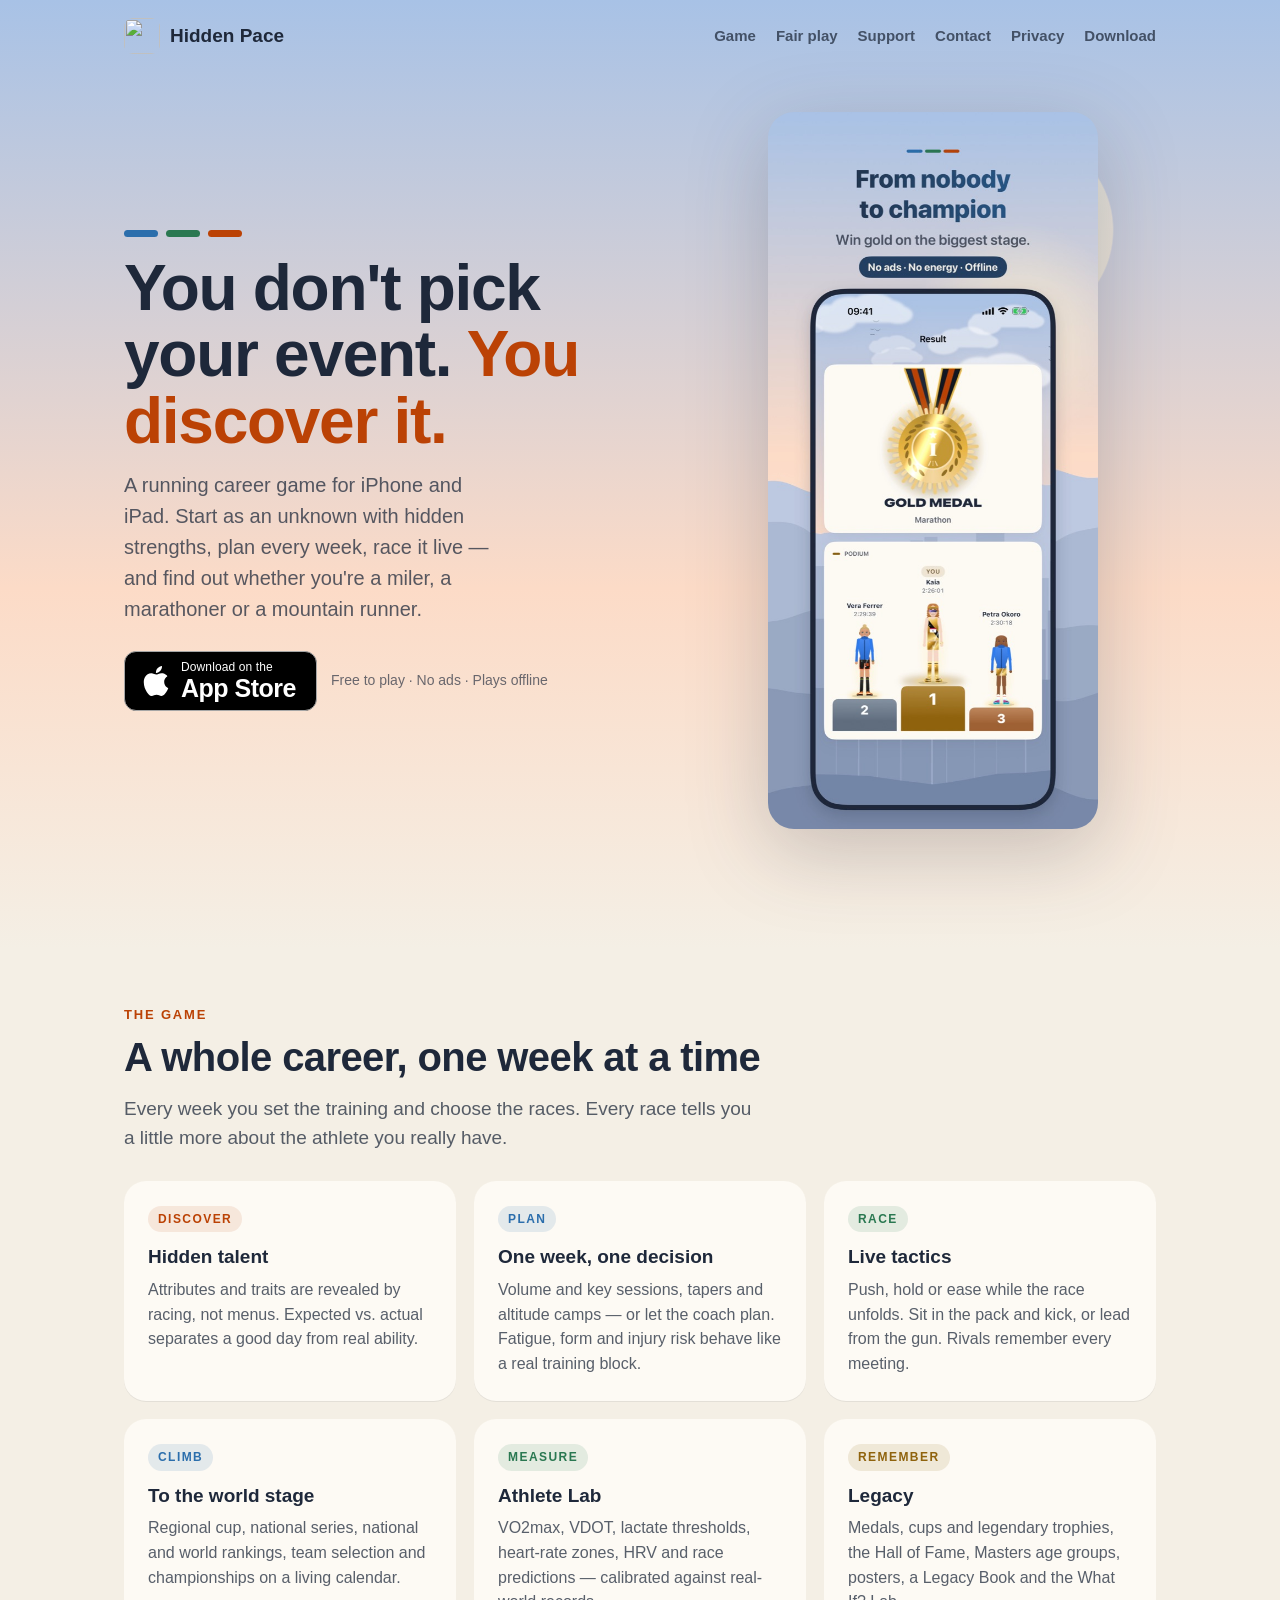
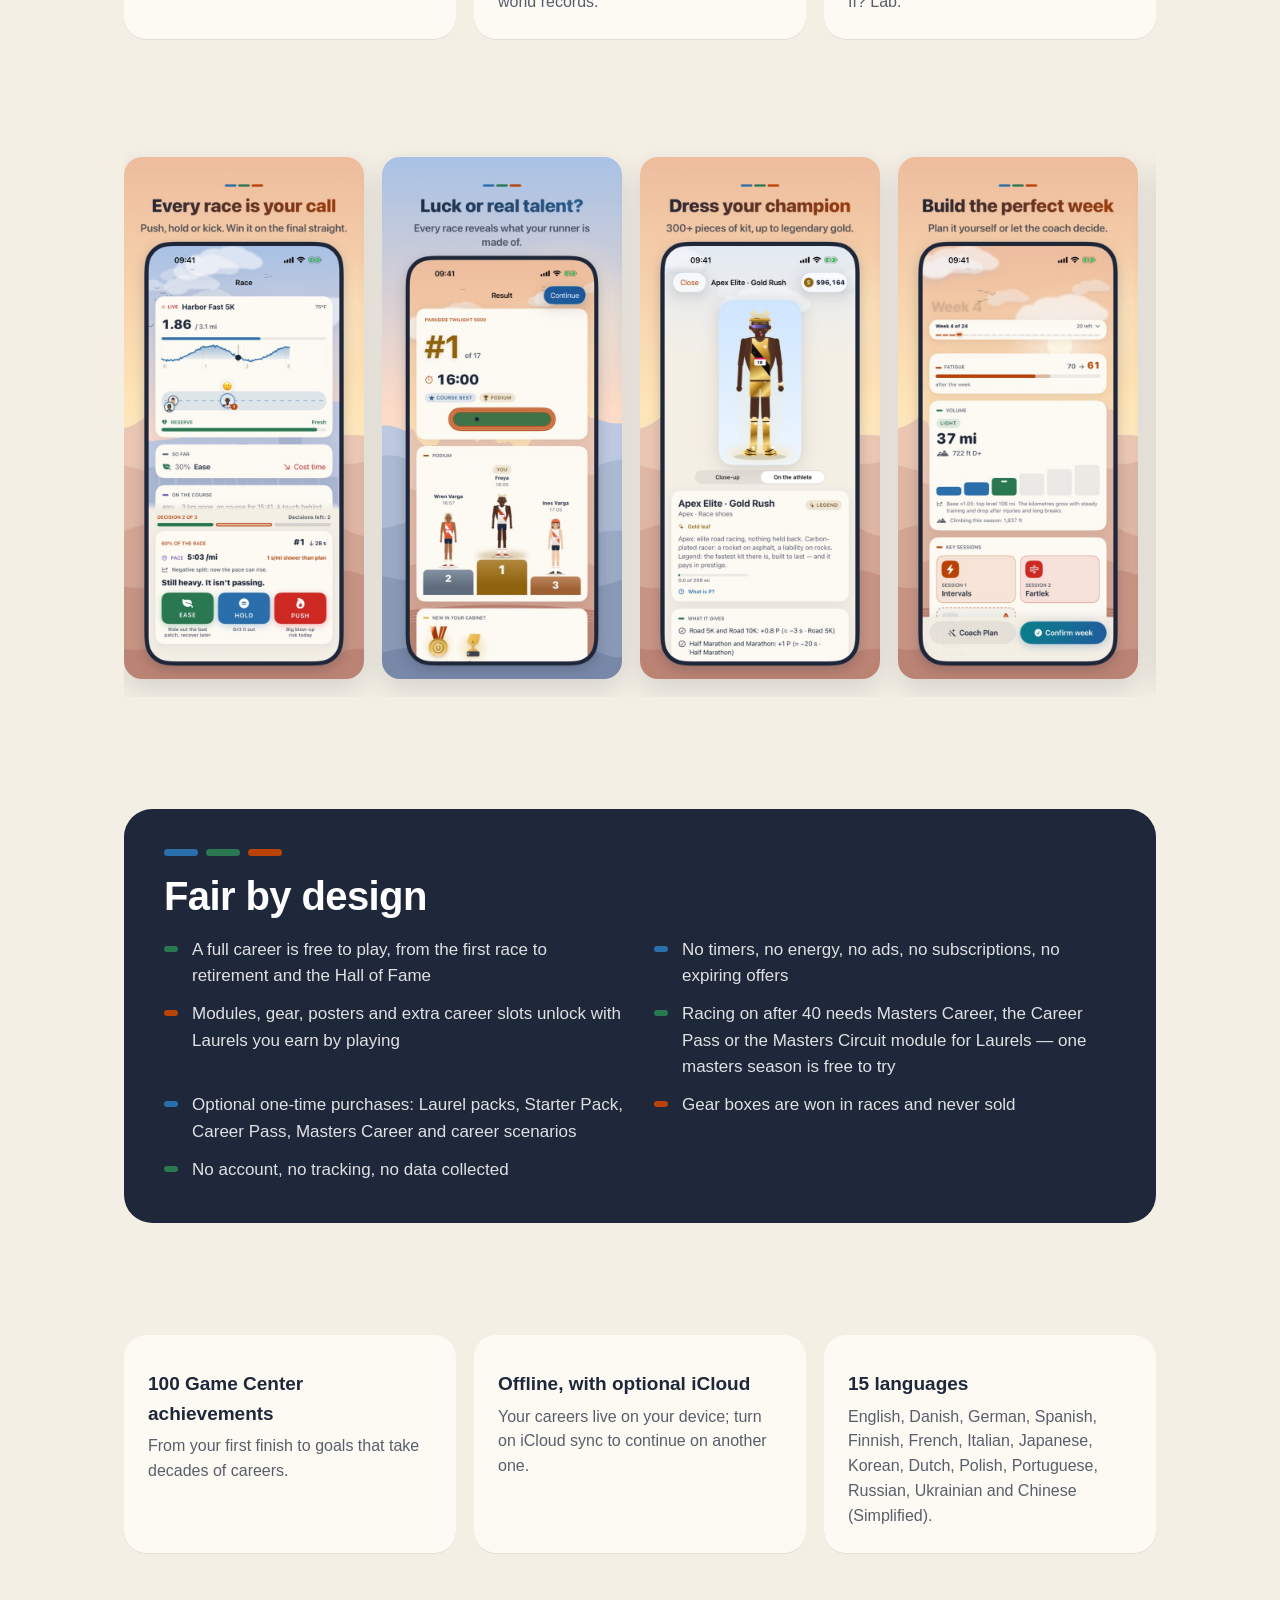
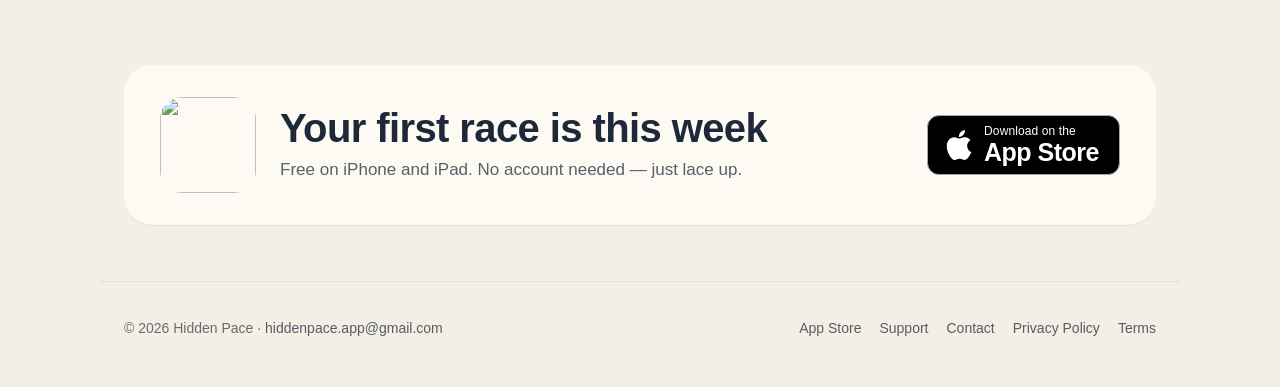
==== index.html @ 56b7c1e7 "Add files via upload" ====
<!DOCTYPE html>
<html lang="en">
<head>
  <meta charset="UTF-8">
  <meta name="viewport" content="width=device-width, initial-scale=1.0">
  <title>Hidden Pace — Running Career Game for iPhone and iPad</title>
  <meta name="description" content="Hidden Pace is a running career game: start as an unknown and discover, race by race, whether you are a miler, a marathoner or a mountain runner. No timers, no energy, no ads.">
  <link rel="canonical" href="https://hiddenpace.github.io/">
  <meta property="og:type" content="website">
  <meta property="og:site_name" content="Hidden Pace">
  <meta property="og:url" content="https://hiddenpace.github.io/">
  <meta property="og:title" content="Hidden Pace — Running Career Game">
  <meta property="og:description" content="You don't pick your event — you discover it. Track, road, marathon and trail. No timers, no energy, no ads.">
  <meta property="og:image" content="https://hiddenpace.github.io/images/01-games-gold.jpg">
  <meta name="twitter:card" content="summary_large_image">
  <meta name="apple-itunes-app" content="app-id=6818750130">
  <meta name="theme-color" content="#A8C2E6">
  <link rel="icon" type="image/png" href="icon.png">
  <link rel="apple-touch-icon" href="apple-touch-icon.png">
  <link rel="stylesheet" href="styles.css">
  <script type="application/ld+json">
  {
    "@context": "https://schema.org",
    "@type": "SoftwareApplication",
    "name": "Hidden Pace",
    "operatingSystem": "iOS, iPadOS",
    "applicationCategory": "GameApplication",
    "offers": { "@type": "Offer", "price": "0", "priceCurrency": "USD" },
    "url": "https://hiddenpace.github.io/",
    "downloadUrl": "https://apps.apple.com/app/id6818750130"
  }
  </script>
</head>
<body>
  <header class="hero">
    <nav class="nav">
      <a class="brand" href="./"><img src="icon.png" alt=""><span>Hidden Pace</span></a>
      <ul class="nav-links">
        <li><a href="#features">Game</a></li>
        <li><a href="#fair">Fair play</a></li>
        <li><a href="support.html">Support</a></li>
        <li><a href="contact.html">Contact</a></li>
        <li><a href="privacy.html">Privacy</a></li>
        <li><a href="#download">Download</a></li>
      </ul>
    </nav>
    <div class="hero-inner">
      <div>
        <div class="stripe" aria-hidden="true"><span></span><span></span><span></span></div>
        <h1>You don't pick your event. <em>You discover it.</em></h1>
        <p class="lead">A running career game for iPhone and iPad. Start as an unknown with hidden strengths, plan every week, race it live — and find out whether you're a miler, a marathoner or a mountain runner.</p>
        <div class="cta">
          <a class="store-badge" href="https://apps.apple.com/app/id6818750130" aria-label="Download Hidden Pace on the App Store">
            <svg viewBox="0 0 24 24" aria-hidden="true"><path d="M12.152 6.896c-.948 0-2.415-1.078-3.96-1.04-2.04.027-3.91 1.183-4.961 3.014-2.117 3.675-.546 9.103 1.519 12.09 1.013 1.454 2.208 3.09 3.792 3.039 1.52-.065 2.09-.987 3.935-.987 1.831 0 2.35.987 3.96.948 1.637-.026 2.676-1.48 3.676-2.948 1.156-1.688 1.636-3.325 1.662-3.415-.039-.013-3.182-1.221-3.22-4.857-.026-3.04 2.48-4.494 2.597-4.559-1.429-2.09-3.623-2.324-4.39-2.376-2-.156-3.675 1.09-4.61 1.09zM15.53 3.83c.843-1.012 1.4-2.427 1.245-3.83-1.207.052-2.662.805-3.532 1.818-.78.896-1.454 2.338-1.273 3.714 1.338.104 2.715-.688 3.559-1.701"/></svg>
            <span><small>Download on the</small>App Store</span>
          </a>
          <span class="note">Free to play · No ads · Plays offline</span>
        </div>
      </div>
      <div class="hero-shot"><img src="images/01-games-gold.jpg" width="600" height="1304" alt="From nobody to champion: a marathon gold medal and the podium, with your runner on the top step."></div>
    </div>
  </header>

  <main>
    <section id="features">
      <div class="eyebrow">The game</div>
      <h2>A whole career, one week at a time</h2>
      <p class="section-lead">Every week you set the training and choose the races. Every race tells you a little more about the athlete you really have.</p>
      <div class="grid">
        <div class="card"><span class="tag orange">Discover</span><h3>Hidden talent</h3><p>Attributes and traits are revealed by racing, not menus. Expected vs. actual separates a good day from real ability.</p></div>
        <div class="card"><span class="tag blue">Plan</span><h3>One week, one decision</h3><p>Volume and key sessions, tapers and altitude camps — or let the coach plan. Fatigue, form and injury risk behave like a real training block.</p></div>
        <div class="card"><span class="tag green">Race</span><h3>Live tactics</h3><p>Push, hold or ease while the race unfolds. Sit in the pack and kick, or lead from the gun. Rivals remember every meeting.</p></div>
        <div class="card"><span class="tag blue">Climb</span><h3>To the world stage</h3><p>Regional cup, national series, national and world rankings, team selection and championships on a living calendar.</p></div>
        <div class="card"><span class="tag green">Measure</span><h3>Athlete Lab</h3><p>VO2max, VDOT, lactate thresholds, heart-rate zones, HRV and race predictions — calibrated against real-world records.</p></div>
        <div class="card"><span class="tag ochre">Remember</span><h3>Legacy</h3><p>Medals, cups and legendary trophies, the Hall of Fame, Masters age groups, posters, a Legacy Book and the What If? Lab.</p></div>
      </div>
    </section>

    <section aria-label="Screenshots">
      <div class="shots">
        <img src="images/02-live-race.jpg" width="600" height="1304" loading="lazy" alt="Live 5K race: pace, reserve and the Ease, Hold or Push decision.">
        <img src="images/03-result.jpg" width="600" height="1304" loading="lazy" alt="Race result: first place, course best and the podium.">
        <img src="images/04-athlete.jpg" width="600" height="1304" loading="lazy" alt="Locker: an athlete in legendary gold racing kit and what the gear gives.">
        <img src="images/05-week-plan.jpg" width="600" height="1304" loading="lazy" alt="Week plan with fatigue, weekly volume and key sessions, or let the coach plan.">
        <img src="images/06-team.jpg" width="600" height="1304" loading="lazy" alt="National team selection for the World Championships and head-to-head records with rivals.">
        <img src="images/07-trophies.jpg" width="600" height="1304" loading="lazy" alt="Trophy cabinet with medals and cups.">
        <img src="images/08-lab.jpg" width="600" height="1304" loading="lazy" alt="Athlete Lab with VO2max, VDOT, heart rates and training zones.">
        <img src="images/09-legacy.jpg" width="600" height="1304" loading="lazy" alt="Legacy: a retired champion's career summary in the Hall of Fame.">
      </div>
    </section>

    <section id="fair">
      <div class="fair">
        <div class="stripe" aria-hidden="true"><span></span><span></span><span></span></div>
        <h2 style="margin-top:18px">Fair by design</h2>
        <ul>
          <li>A full career is free to play, from the first race to retirement and the Hall of Fame</li>
          <li>No timers, no energy, no ads, no subscriptions, no expiring offers</li>
          <li>Modules, gear, posters and extra career slots unlock with Laurels you earn by playing</li>
          <li>Racing on after 40 needs Masters Career, the Career Pass or the Masters Circuit module for Laurels — one masters season is free to try</li>
          <li>Optional one-time purchases: Laurel packs, Starter Pack, Career Pass, Masters Career and career scenarios</li>
          <li>Gear boxes are won in races and never sold</li>
          <li>No account, no tracking, no data collected</li>
        </ul>
      </div>
    </section>

    <section>
      <div class="grid">
        <div class="card"><h3>100 Game Center achievements</h3><p>From your first finish to goals that take decades of careers.</p></div>
        <div class="card"><h3>Offline, with optional iCloud</h3><p>Your careers live on your device; turn on iCloud sync to continue on another one.</p></div>
        <div class="card"><h3>15 languages</h3><p>English, Danish, German, Spanish, Finnish, French, Italian, Japanese, Korean, Dutch, Polish, Portuguese, Russian, Ukrainian and Chinese (Simplified).</p></div>
      </div>
    </section>

    <section id="download">
      <div class="download">
        <img src="icon.png" width="96" height="96" alt="">
        <div>
          <h2>Your first race is this week</h2>
          <p>Free on iPhone and iPad. No account needed — just lace up.</p>
        </div>
        <a class="store-badge" href="https://apps.apple.com/app/id6818750130" aria-label="Download Hidden Pace on the App Store">
          <svg viewBox="0 0 24 24" aria-hidden="true"><path d="M12.152 6.896c-.948 0-2.415-1.078-3.96-1.04-2.04.027-3.91 1.183-4.961 3.014-2.117 3.675-.546 9.103 1.519 12.09 1.013 1.454 2.208 3.09 3.792 3.039 1.52-.065 2.09-.987 3.935-.987 1.831 0 2.35.987 3.96.948 1.637-.026 2.676-1.48 3.676-2.948 1.156-1.688 1.636-3.325 1.662-3.415-.039-.013-3.182-1.221-3.22-4.857-.026-3.04 2.48-4.494 2.597-4.559-1.429-2.09-3.623-2.324-4.39-2.376-2-.156-3.675 1.09-4.61 1.09zM15.53 3.83c.843-1.012 1.4-2.427 1.245-3.83-1.207.052-2.662.805-3.532 1.818-.78.896-1.454 2.338-1.273 3.714 1.338.104 2.715-.688 3.559-1.701"/></svg>
          <span><small>Download on the</small>App Store</span>
        </a>
      </div>
    </section>
  </main>

  <footer>
    <span>© 2026 Hidden Pace · <a href="mailto:hiddenpace.app@gmail.com">hiddenpace.app@gmail.com</a></span>
    <nav><a href="https://apps.apple.com/app/id6818750130">App Store</a><a href="support.html">Support</a><a href="contact.html">Contact</a><a href="privacy.html">Privacy Policy</a><a href="terms.html">Terms</a></nav>
  </footer>
</body>
</html>
---- styles.css ----
/* Hidden Pace — "Alpine '72": warm paper, ink navy, Munich-72 blue / green / orange, flat cards, no glow.
   Tokens mirror hiddenpace/Design/Game/GameTheme.swift. */
:root {
  --paper: #F4EFE5;
  --card: #FDFAF4;
  --ink: #1E283A;
  --ink-2: rgba(30, 40, 58, 0.74);
  --ink-3: rgba(30, 40, 58, 0.66);
  --hairline: rgba(30, 40, 58, 0.08);
  --blue: #2B6EAC;
  --green: #2A7851;
  --orange: #BB4205;
  --ochre: #8F630D;
  --sky-top: #A8C2E6;
  --horizon: #FCDBC7;
  --radius: 22px;
  --max: 1080px;
  color-scheme: light;
}

* { box-sizing: border-box; }
html { -webkit-text-size-adjust: 100%; }
body {
  margin: 0;
  font-family: -apple-system, BlinkMacSystemFont, "SF Pro Text", "Segoe UI", Roboto, "Helvetica Neue", Arial, sans-serif;
  color: var(--ink);
  background: var(--paper);
  line-height: 1.55;
  font-size: 17px;
}
a { color: var(--blue); text-decoration-thickness: 1px; text-underline-offset: 3px; }
a:hover { color: var(--orange); }
img { max-width: 100%; height: auto; display: block; }

/* Munich-72 colour bar */
.stripe { display: flex; gap: 8px; }
.stripe span { width: 34px; height: 7px; border-radius: 4px; }
.stripe span:nth-child(1) { background: var(--blue); }
.stripe span:nth-child(2) { background: var(--green); }
.stripe span:nth-child(3) { background: var(--orange); }

/* Navigation */
.nav {
  max-width: var(--max); margin: 0 auto; padding: 18px 24px;
  display: flex; align-items: center; justify-content: space-between; gap: 16px; flex-wrap: wrap;
}
.brand { display: flex; align-items: center; gap: 10px; color: var(--ink); text-decoration: none; font-weight: 800; font-size: 19px; }
.brand img { width: 36px; height: 36px; border-radius: 9px; }
.nav-links { list-style: none; display: flex; gap: 20px; margin: 0; padding: 0; flex-wrap: wrap; }
.nav-links a { color: var(--ink-2); text-decoration: none; font-weight: 600; font-size: 15px; }
.nav-links a:hover, .nav-links a[aria-current="page"] { color: var(--ink); }

/* Hero: the game's sky and ridges */
.hero {
  position: relative; overflow: hidden;
  background: linear-gradient(180deg, var(--sky-top) 0%, var(--horizon) 62%, var(--paper) 100%);
  padding-bottom: 120px;
}
.hero::before {           /* sun */
  content: ""; position: absolute; width: 220px; height: 220px; right: 12%; top: 120px; border-radius: 50%;
  background: radial-gradient(circle, #FFF8E6 0 38%, rgba(255, 242, 214, 0.55) 39% 62%, rgba(255, 242, 214, 0) 63%);
}
.hero::after {            /* ridges — the game's landscape, haze to paper */
  content: ""; position: absolute; left: 0; right: 0; bottom: 0; height: 200px;
  background: url("images/ridges.svg") bottom / 100% 100% no-repeat;
}
.hero-inner {
  position: relative; z-index: 1; max-width: var(--max); margin: 0 auto; padding: 40px 24px 0;
  display: grid; grid-template-columns: 1.1fr 0.9fr; gap: 40px; align-items: center;
}
.hero h1 { font-size: clamp(38px, 6vw, 64px); line-height: 1.04; letter-spacing: -0.02em; margin: 18px 0 16px; font-weight: 850; }
.hero h1 em { font-style: normal; color: var(--orange); }
.hero .lead { font-size: 20px; color: var(--ink-2); max-width: 34ch; margin: 0 0 26px; }
.hero-shot img { width: min(330px, 100%); height: auto; aspect-ratio: 1320 / 2868; border-radius: 26px; margin: 0 auto; filter: drop-shadow(0 22px 40px rgba(30, 40, 58, 0.22)); }

.cta { display: flex; gap: 14px; align-items: center; flex-wrap: wrap; }
.button {
  display: inline-flex; align-items: center; gap: 10px; padding: 14px 22px; border-radius: 999px;
  background: var(--ink); color: #fff; text-decoration: none; font-weight: 700; font-size: 16px;
}
.button:hover { color: #fff; background: #2C3A52; }
.button.secondary { background: var(--card); color: var(--ink); }
.button.secondary:hover { color: var(--ink); background: #fff; }
.button svg { width: 20px; height: 20px; fill: currentColor; }
.note { color: var(--ink-3); font-size: 14px; }

/* App Store badge — black, Apple logo, two-line label (Apple marketing guidelines style) */
.store-badge {
  display: inline-flex; align-items: center; gap: 10px; padding: 9px 20px 9px 16px; border-radius: 12px;
  background: #000; color: #fff; text-decoration: none; border: 1px solid #A6A6A6; line-height: 1;
}
.store-badge:hover { color: #fff; background: #1A1A1A; }
.store-badge:focus-visible { outline: 3px solid var(--blue); outline-offset: 3px; }
.store-badge svg { width: 30px; height: 30px; fill: currentColor; flex: 0 0 auto; }
.store-badge span { display: flex; flex-direction: column; gap: 3px; font-size: 25px; font-weight: 600; letter-spacing: -0.02em; }
.store-badge small { font-size: 12px; font-weight: 500; letter-spacing: 0.01em; }

/* Closing download block */
.download { background: var(--card); border-radius: 28px; padding: 32px 36px; display: flex; align-items: center; gap: 24px; flex-wrap: wrap; box-shadow: 0 1px 0 var(--hairline); }
.download img { width: 96px; height: 96px; border-radius: 22px; }
.download h2 { margin: 0 0 6px; }
.download p { margin: 0; color: var(--ink-2); }
.download > div { flex: 1 1 260px; }

/* Sections */
section { max-width: var(--max); margin: 0 auto; padding: 56px 24px; }
.eyebrow { font-size: 13px; font-weight: 800; letter-spacing: 0.14em; text-transform: uppercase; color: var(--orange); margin-bottom: 10px; }
h2 { font-size: clamp(28px, 4vw, 40px); line-height: 1.12; letter-spacing: -0.015em; margin: 0 0 14px; font-weight: 820; }
.section-lead { color: var(--ink-2); font-size: 19px; max-width: 60ch; margin: 0 0 28px; }

.grid { display: grid; grid-template-columns: repeat(3, 1fr); gap: 18px; }
.card { background: var(--card); border-radius: var(--radius); padding: 24px; box-shadow: 0 1px 0 var(--hairline); }
.card h3 { margin: 10px 0 6px; font-size: 19px; }
.card p { margin: 0; color: var(--ink-2); font-size: 16px; }
.tag { display: inline-block; font-size: 12px; font-weight: 800; letter-spacing: 0.12em; text-transform: uppercase; padding: 4px 10px; border-radius: 999px; }
.tag.blue { color: var(--blue); background: rgba(43, 110, 172, 0.12); }
.tag.green { color: var(--green); background: rgba(42, 120, 81, 0.12); }
.tag.orange { color: var(--orange); background: rgba(187, 66, 5, 0.1); }
.tag.ochre { color: var(--ochre); background: rgba(143, 99, 13, 0.12); }

.shots { display: flex; gap: 18px; overflow-x: auto; padding: 6px 2px 18px; scroll-snap-type: x mandatory; }
.shots img { width: 240px; height: auto; aspect-ratio: 1320 / 2868; flex: 0 0 auto; border-radius: 18px; scroll-snap-align: start; box-shadow: 0 10px 26px rgba(30, 40, 58, 0.14); }

.fair { background: var(--ink); color: #fff; border-radius: 28px; padding: 40px; }
.fair h2 { color: #fff; }
.fair ul { list-style: none; padding: 0; margin: 18px 0 0; display: grid; grid-template-columns: repeat(2, 1fr); gap: 12px 28px; }
.fair li { padding-left: 28px; position: relative; color: rgba(255, 255, 255, 0.86); }
.fair li::before { content: ""; position: absolute; left: 0; top: 9px; width: 14px; height: 6px; border-radius: 3px; background: var(--green); }
.fair li:nth-child(3n+2)::before { background: var(--blue); }
.fair li:nth-child(3n)::before { background: var(--orange); }

/* Text pages */
.page { max-width: 760px; margin: 0 auto; padding: 24px 24px 64px; }
.page h1 { font-size: clamp(34px, 5vw, 48px); line-height: 1.08; margin: 14px 0 8px; letter-spacing: -0.02em; }
.page h2 { font-size: 24px; margin: 38px 0 10px; }
.page h3 { font-size: 18px; margin: 24px 0 6px; }
.page p, .page li { color: var(--ink-2); }
.page strong { color: var(--ink); }
.effective { color: var(--ink-3); font-size: 15px; margin-top: 0; }
.summary { background: var(--card); border-radius: var(--radius); padding: 20px 24px; margin: 24px 0; }
.summary ul { margin: 0; padding-left: 20px; }
.summary li { margin: 6px 0; }
table { width: 100%; border-collapse: collapse; margin: 14px 0; font-size: 15px; background: var(--card); border-radius: 14px; overflow: hidden; }
th, td { text-align: left; padding: 10px 14px; border-bottom: 1px solid var(--hairline); vertical-align: top; }
th { color: var(--ink); font-weight: 700; }
td { color: var(--ink-2); }
details { background: var(--card); border-radius: 16px; padding: 16px 20px; margin: 10px 0; }
details summary { cursor: pointer; font-weight: 700; color: var(--ink); }
details p { margin: 10px 0 0; }
.contact { background: var(--card); border-radius: var(--radius); padding: 24px; margin: 22px 0; display: flex; gap: 18px; align-items: center; flex-wrap: wrap; }
.contact .button { margin-left: auto; }

/* Footer */
footer { max-width: var(--max); margin: 0 auto; padding: 36px 24px 48px; border-top: 1px solid var(--hairline); display: flex; justify-content: space-between; gap: 18px; flex-wrap: wrap; color: var(--ink-3); font-size: 14px; }
footer nav { display: flex; gap: 18px; flex-wrap: wrap; }
footer a { color: var(--ink-2); text-decoration: none; }

@media (max-width: 860px) {
  .hero-inner { grid-template-columns: 1fr; text-align: left; }
  .grid { grid-template-columns: 1fr 1fr; }
  .fair ul { grid-template-columns: 1fr; }
}
@media (max-width: 560px) {
  body { font-size: 16px; }
  .grid { grid-template-columns: 1fr; }
  .fair { padding: 28px 22px; }
  .shots img { width: 200px; }
}
@media (prefers-reduced-motion: no-preference) {
  .shots { scroll-behavior: smooth; }
}
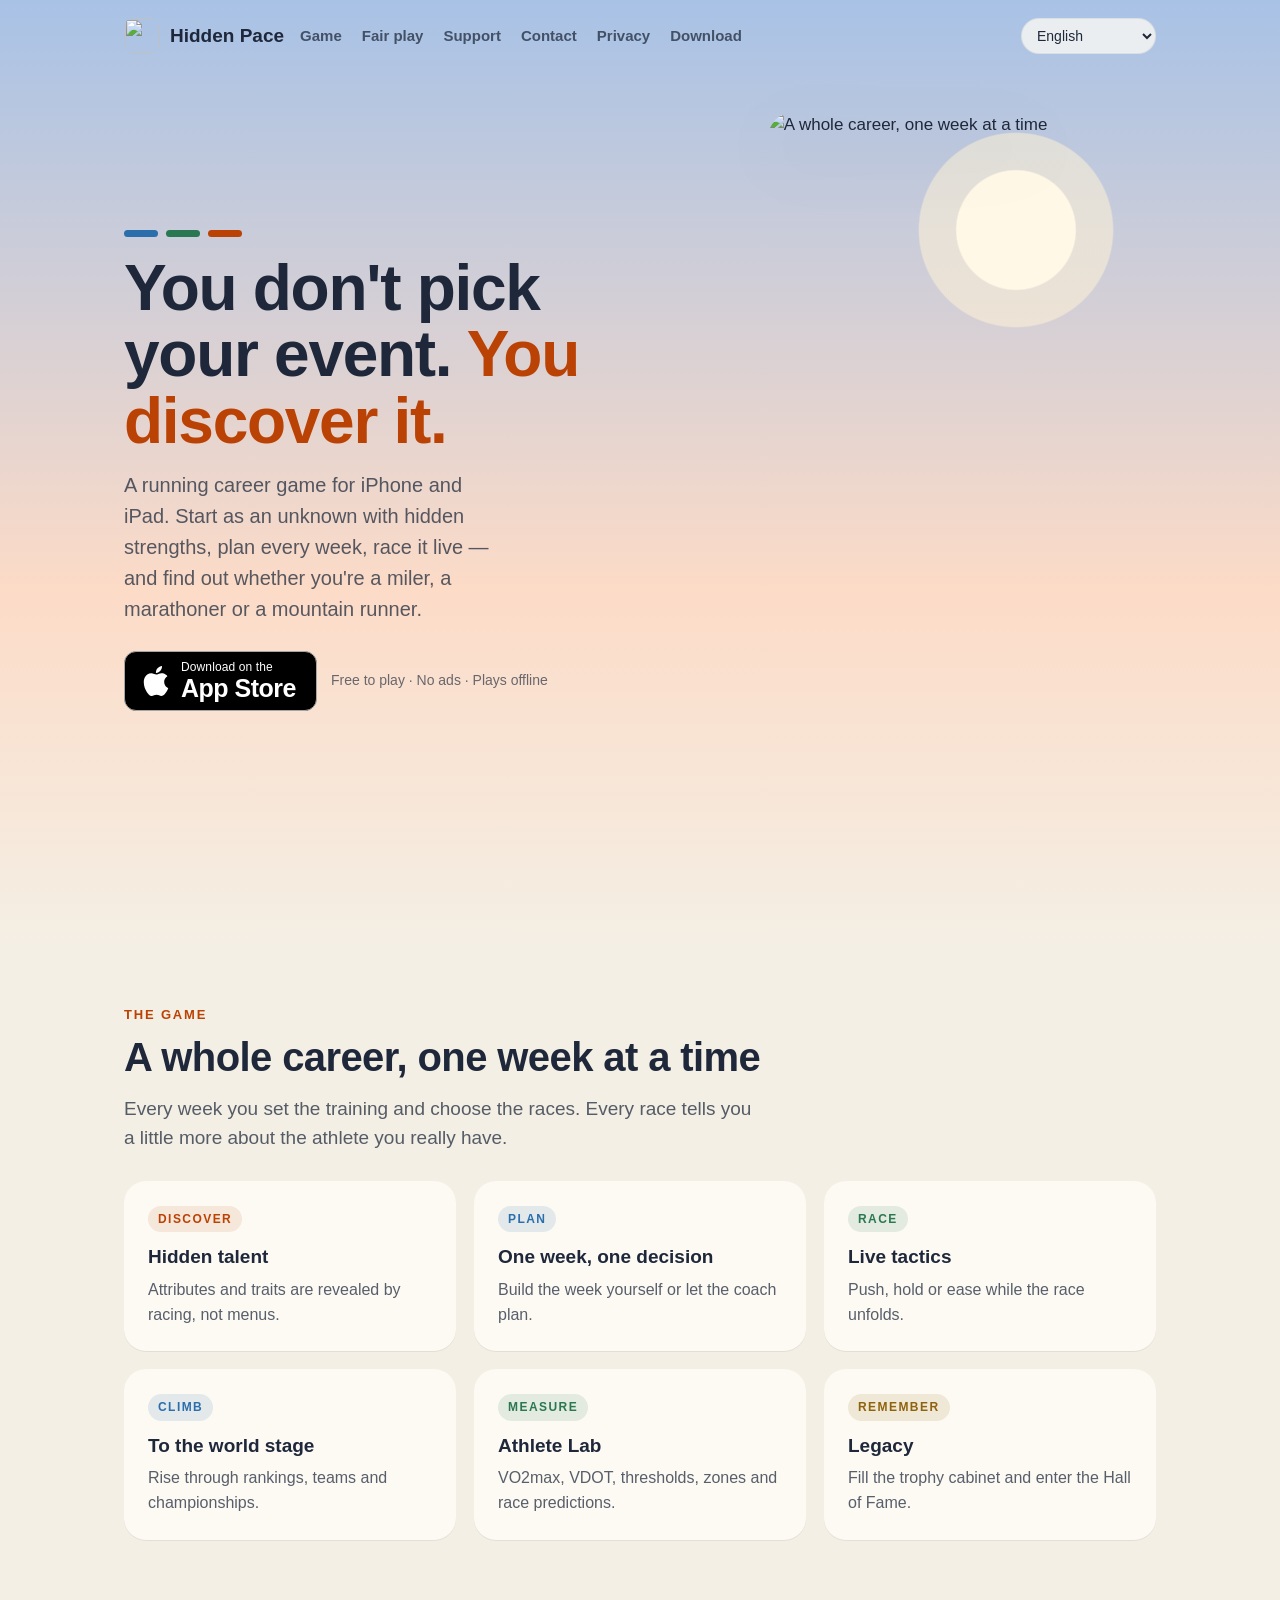
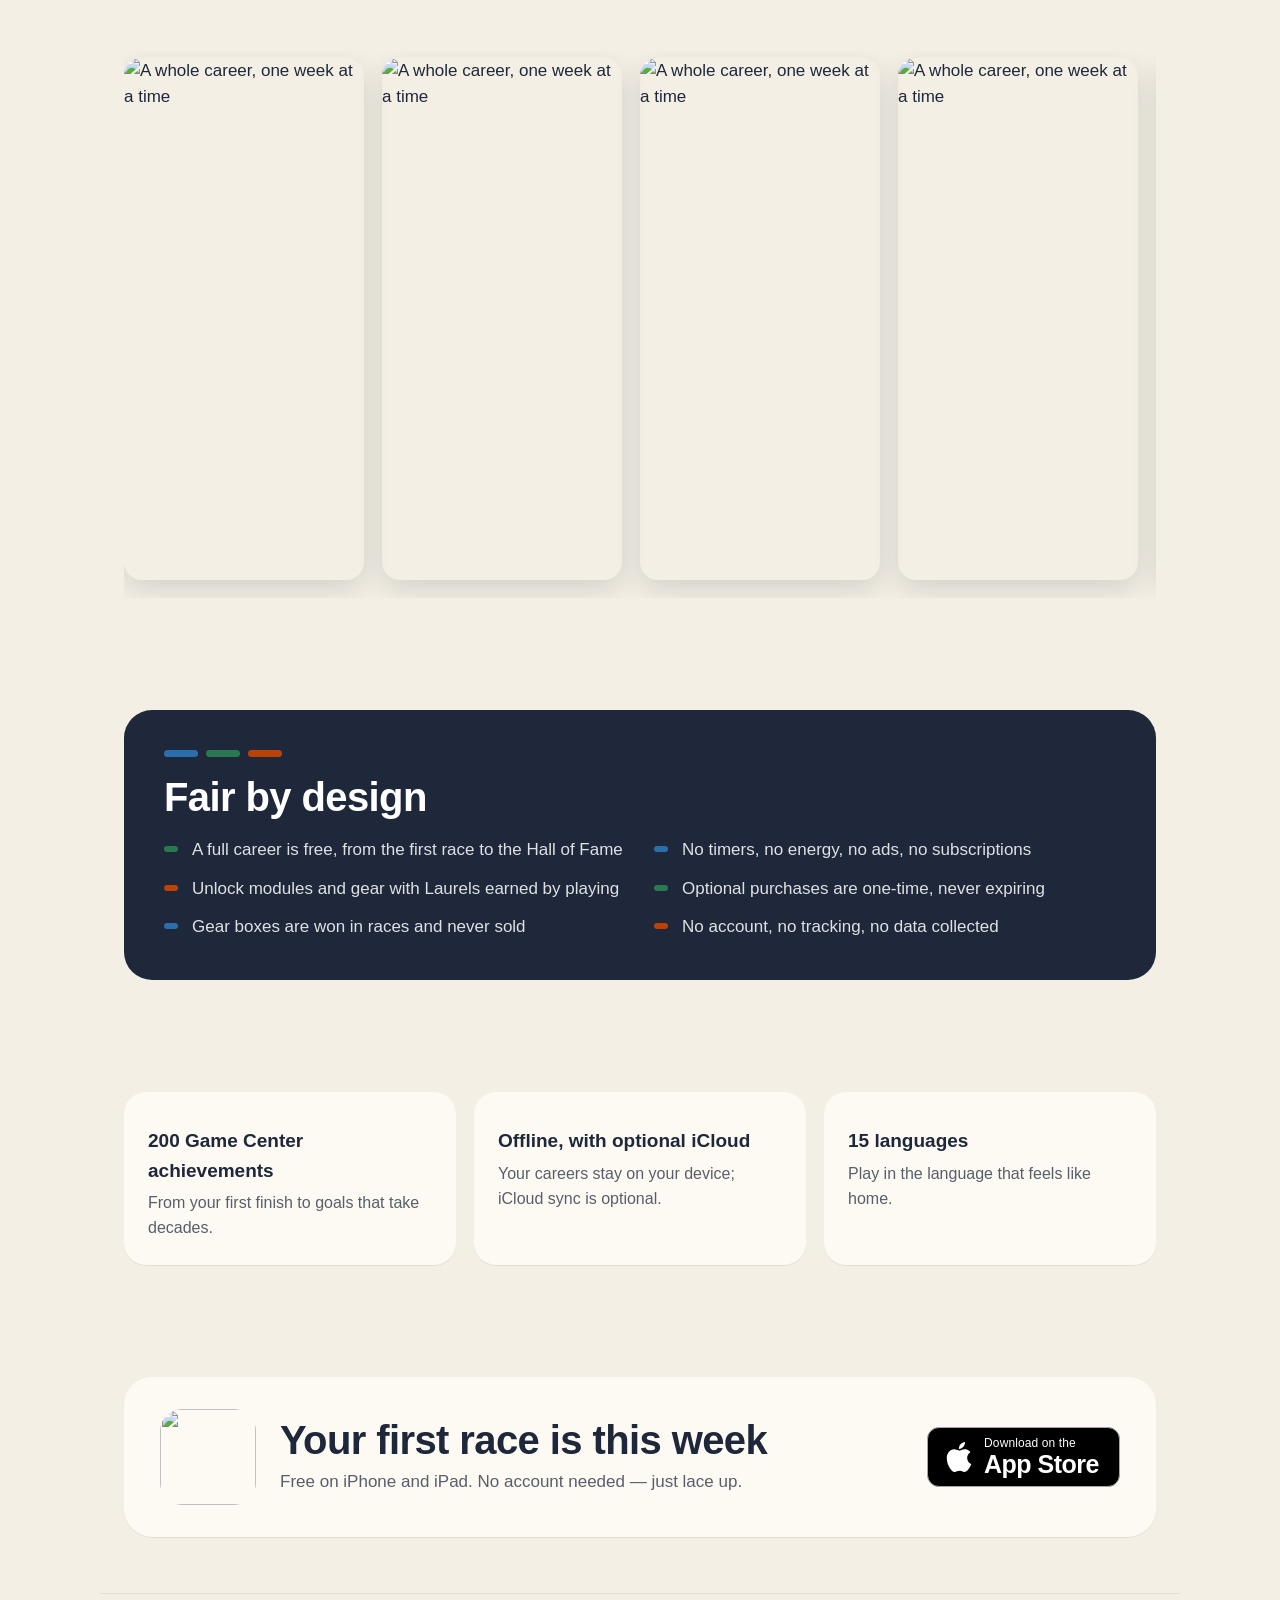
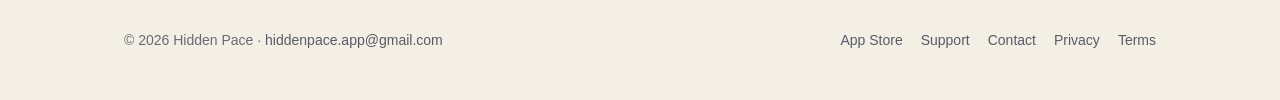
==== commit 8af078ff: "Add files via upload" ====
--- a/index.html
+++ b/index.html
@@ -14,10 +14,12 @@
   <meta property="og:image" content="https://hiddenpace.github.io/images/01-games-gold.jpg">
   <meta name="twitter:card" content="summary_large_image">
   <meta name="apple-itunes-app" content="app-id=6818750130">
+  <meta name="google-site-verification" content="4M-AIC1kP-ChPjHdq7ZYfdzHnQQ8pw2V8HKOJ_8d1Rc">
   <meta name="theme-color" content="#A8C2E6">
   <link rel="icon" type="image/png" href="icon.png">
   <link rel="apple-touch-icon" href="apple-touch-icon.png">
   <link rel="stylesheet" href="styles.css">
+  <script src="i18n.js" defer></script>
   <script type="application/ld+json">
   {
     "@context": "https://schema.org",
@@ -36,64 +38,65 @@
     <nav class="nav">
       <a class="brand" href="./"><img src="icon.png" alt=""><span>Hidden Pace</span></a>
       <ul class="nav-links">
-        <li><a href="#features">Game</a></li>
-        <li><a href="#fair">Fair play</a></li>
-        <li><a href="support.html">Support</a></li>
-        <li><a href="contact.html">Contact</a></li>
-        <li><a href="privacy.html">Privacy</a></li>
-        <li><a href="#download">Download</a></li>
+        <li><a href="#features" data-i18n="navGame">Game</a></li>
+        <li><a href="#fair" data-i18n="navFair">Fair play</a></li>
+        <li><a href="support.html" data-i18n="navSupport">Support</a></li>
+        <li><a href="contact.html" data-i18n="navContact">Contact</a></li>
+        <li><a href="privacy.html" data-i18n="navPrivacy">Privacy</a></li>
+        <li><a href="#download" data-i18n="navDownload">Download</a></li>
       </ul>
+      <label class="language-picker"><span class="visually-hidden" data-i18n="language">Language</span><select data-language-picker aria-label="Language"></select></label>
     </nav>
     <div class="hero-inner">
       <div>
         <div class="stripe" aria-hidden="true"><span></span><span></span><span></span></div>
-        <h1>You don't pick your event. <em>You discover it.</em></h1>
-        <p class="lead">A running career game for iPhone and iPad. Start as an unknown with hidden strengths, plan every week, race it live — and find out whether you're a miler, a marathoner or a mountain runner.</p>
+        <h1 data-i18n-html="heroTitle">You don't pick your event. <em>You discover it.</em></h1>
+        <p class="lead" data-i18n="heroLead">A running career game for iPhone and iPad. Start as an unknown with hidden strengths, plan every week, race it live — and find out whether you're a miler, a marathoner or a mountain runner.</p>
         <div class="cta">
           <a class="store-badge" href="https://apps.apple.com/app/id6818750130" aria-label="Download Hidden Pace on the App Store">
             <svg viewBox="0 0 24 24" aria-hidden="true"><path d="M12.152 6.896c-.948 0-2.415-1.078-3.96-1.04-2.04.027-3.91 1.183-4.961 3.014-2.117 3.675-.546 9.103 1.519 12.09 1.013 1.454 2.208 3.09 3.792 3.039 1.52-.065 2.09-.987 3.935-.987 1.831 0 2.35.987 3.96.948 1.637-.026 2.676-1.48 3.676-2.948 1.156-1.688 1.636-3.325 1.662-3.415-.039-.013-3.182-1.221-3.22-4.857-.026-3.04 2.48-4.494 2.597-4.559-1.429-2.09-3.623-2.324-4.39-2.376-2-.156-3.675 1.09-4.61 1.09zM15.53 3.83c.843-1.012 1.4-2.427 1.245-3.83-1.207.052-2.662.805-3.532 1.818-.78.896-1.454 2.338-1.273 3.714 1.338.104 2.715-.688 3.559-1.701"/></svg>
-            <span><small>Download on the</small>App Store</span>
+            <span data-i18n-html="storeBadge"><small>Download on the</small>App Store</span>
           </a>
-          <span class="note">Free to play · No ads · Plays offline</span>
+          <span class="note" data-i18n="note">Free to play · No ads · Plays offline</span>
         </div>
       </div>
-      <div class="hero-shot"><img src="images/01-games-gold.jpg" width="600" height="1304" alt="From nobody to champion: a marathon gold medal and the podium, with your runner on the top step."></div>
+      <div class="hero-shot"><img src="images/01-games-gold.jpg" data-shot="01-games-gold" width="600" height="1304" alt="From nobody to champion"></div>
     </div>
   </header>
 
   <main>
     <section id="features">
-      <div class="eyebrow">The game</div>
-      <h2>A whole career, one week at a time</h2>
-      <p class="section-lead">Every week you set the training and choose the races. Every race tells you a little more about the athlete you really have.</p>
-      <div class="grid">
-        <div class="card"><span class="tag orange">Discover</span><h3>Hidden talent</h3><p>Attributes and traits are revealed by racing, not menus. Expected vs. actual separates a good day from real ability.</p></div>
-        <div class="card"><span class="tag blue">Plan</span><h3>One week, one decision</h3><p>Volume and key sessions, tapers and altitude camps — or let the coach plan. Fatigue, form and injury risk behave like a real training block.</p></div>
-        <div class="card"><span class="tag green">Race</span><h3>Live tactics</h3><p>Push, hold or ease while the race unfolds. Sit in the pack and kick, or lead from the gun. Rivals remember every meeting.</p></div>
-        <div class="card"><span class="tag blue">Climb</span><h3>To the world stage</h3><p>Regional cup, national series, national and world rankings, team selection and championships on a living calendar.</p></div>
-        <div class="card"><span class="tag green">Measure</span><h3>Athlete Lab</h3><p>VO2max, VDOT, lactate thresholds, heart-rate zones, HRV and race predictions — calibrated against real-world records.</p></div>
-        <div class="card"><span class="tag ochre">Remember</span><h3>Legacy</h3><p>Medals, cups and legendary trophies, the Hall of Fame, Masters age groups, posters, a Legacy Book and the What If? Lab.</p></div>
+      <div class="eyebrow" data-i18n="gameEyebrow">The game</div>
+      <h2 data-i18n="gameTitle">A whole career, one week at a time</h2>
+      <p class="section-lead" data-i18n="gameLead">Every week you set the training and choose the races. Every race tells you a little more about the athlete you really have.</p>
+      <div class="grid" data-i18n-html="cards">
+        <div class="card" data-i18n-html="card1"><span class="tag orange">Discover</span><h3>Hidden talent</h3><p>Attributes and traits are revealed by racing, not menus. Expected vs. actual separates a good day from real ability.</p></div>
+        <div class="card" data-i18n-html="card2"><span class="tag blue">Plan</span><h3>One week, one decision</h3><p>Volume and key sessions, tapers and altitude camps — or let the coach plan. Fatigue, form and injury risk behave like a real training block.</p></div>
+        <div class="card" data-i18n-html="card3"><span class="tag green">Race</span><h3>Live tactics</h3><p>Push, hold or ease while the race unfolds. Sit in the pack and kick, or lead from the gun. Rivals remember every meeting.</p></div>
+        <div class="card" data-i18n-html="card4"><span class="tag blue">Climb</span><h3>To the world stage</h3><p>Regional cup, national series, national and world rankings, team selection and championships on a living calendar.</p></div>
+        <div class="card" data-i18n-html="card5"><span class="tag green">Measure</span><h3>Athlete Lab</h3><p>VO2max, VDOT, lactate thresholds, heart-rate zones, HRV and race predictions — calibrated against real-world records.</p></div>
+        <div class="card" data-i18n-html="card6"><span class="tag ochre">Remember</span><h3>Legacy</h3><p>Medals, cups and legendary trophies, the Hall of Fame, Masters age groups, posters, a Legacy Book and the What If? Lab.</p></div>
       </div>
     </section>
 
     <section aria-label="Screenshots">
       <div class="shots">
-        <img src="images/02-live-race.jpg" width="600" height="1304" loading="lazy" alt="Live 5K race: pace, reserve and the Ease, Hold or Push decision.">
-        <img src="images/03-result.jpg" width="600" height="1304" loading="lazy" alt="Race result: first place, course best and the podium.">
-        <img src="images/04-athlete.jpg" width="600" height="1304" loading="lazy" alt="Locker: an athlete in legendary gold racing kit and what the gear gives.">
-        <img src="images/05-week-plan.jpg" width="600" height="1304" loading="lazy" alt="Week plan with fatigue, weekly volume and key sessions, or let the coach plan.">
-        <img src="images/06-team.jpg" width="600" height="1304" loading="lazy" alt="National team selection for the World Championships and head-to-head records with rivals.">
-        <img src="images/07-trophies.jpg" width="600" height="1304" loading="lazy" alt="Trophy cabinet with medals and cups.">
-        <img src="images/08-lab.jpg" width="600" height="1304" loading="lazy" alt="Athlete Lab with VO2max, VDOT, heart rates and training zones.">
-        <img src="images/09-legacy.jpg" width="600" height="1304" loading="lazy" alt="Legacy: a retired champion's career summary in the Hall of Fame.">
+        <img src="images/02-live-race.jpg" data-shot="02-live-race" width="600" height="1304" loading="lazy" alt="Live race">
+        <img src="images/03-result.jpg" data-shot="03-result" width="600" height="1304" loading="lazy" alt="Race result">
+        <img src="images/04-athlete.jpg" data-shot="04-athlete" width="600" height="1304" loading="lazy" alt="Athlete">
+        <img src="images/05-week-plan.jpg" data-shot="05-week-plan" width="600" height="1304" loading="lazy" alt="Week plan">
+        <img src="images/06-team.jpg" data-shot="06-team" width="600" height="1304" loading="lazy" alt="National team">
+        <img src="images/07-trophies.jpg" data-shot="07-trophies" width="600" height="1304" loading="lazy" alt="Trophies">
+        <img src="images/08-lab.jpg" data-shot="08-lab" width="600" height="1304" loading="lazy" alt="Athlete Lab">
+        <img src="images/09-legacy.jpg" data-shot="09-legacy" width="600" height="1304" loading="lazy" alt="Legacy">
       </div>
     </section>
 
     <section id="fair">
       <div class="fair">
         <div class="stripe" aria-hidden="true"><span></span><span></span><span></span></div>
-        <h2 style="margin-top:18px">Fair by design</h2>
-        <ul>
+        <h2 style="margin-top:18px" data-i18n="fairTitle">Fair by design</h2>
+        <ul data-i18n-html="fairList">
           <li>A full career is free to play, from the first race to retirement and the Hall of Fame</li>
           <li>No timers, no energy, no ads, no subscriptions, no expiring offers</li>
           <li>Modules, gear, posters and extra career slots unlock with Laurels you earn by playing</li>
@@ -106,10 +109,10 @@
     </section>
 
     <section>
-      <div class="grid">
-        <div class="card"><h3>100 Game Center achievements</h3><p>From your first finish to goals that take decades of careers.</p></div>
-        <div class="card"><h3>Offline, with optional iCloud</h3><p>Your careers live on your device; turn on iCloud sync to continue on another one.</p></div>
-        <div class="card"><h3>15 languages</h3><p>English, Danish, German, Spanish, Finnish, French, Italian, Japanese, Korean, Dutch, Polish, Portuguese, Russian, Ukrainian and Chinese (Simplified).</p></div>
+      <div class="grid" data-i18n-html="extras">
+        <div class="card" data-i18n-html="extra1"><h3>200 Game Center achievements</h3><p>From your first finish to goals that take decades of careers.</p></div>
+        <div class="card" data-i18n-html="extra2"><h3>Offline, with optional iCloud</h3><p>Your careers live on your device; turn on iCloud sync to continue on another one.</p></div>
+        <div class="card" data-i18n-html="extra3"><h3>15 languages</h3><p>English, Danish, German, Spanish, Finnish, French, Italian, Japanese, Korean, Dutch, Polish, Portuguese, Russian, Ukrainian and Chinese (Simplified).</p></div>
       </div>
     </section>
 
@@ -117,12 +120,12 @@
       <div class="download">
         <img src="icon.png" width="96" height="96" alt="">
         <div>
-          <h2>Your first race is this week</h2>
-          <p>Free on iPhone and iPad. No account needed — just lace up.</p>
+          <h2 data-i18n="downloadTitle">Your first race is this week</h2>
+          <p data-i18n="downloadLead">Free on iPhone and iPad. No account needed — just lace up.</p>
         </div>
         <a class="store-badge" href="https://apps.apple.com/app/id6818750130" aria-label="Download Hidden Pace on the App Store">
           <svg viewBox="0 0 24 24" aria-hidden="true"><path d="M12.152 6.896c-.948 0-2.415-1.078-3.96-1.04-2.04.027-3.91 1.183-4.961 3.014-2.117 3.675-.546 9.103 1.519 12.09 1.013 1.454 2.208 3.09 3.792 3.039 1.52-.065 2.09-.987 3.935-.987 1.831 0 2.35.987 3.96.948 1.637-.026 2.676-1.48 3.676-2.948 1.156-1.688 1.636-3.325 1.662-3.415-.039-.013-3.182-1.221-3.22-4.857-.026-3.04 2.48-4.494 2.597-4.559-1.429-2.09-3.623-2.324-4.39-2.376-2-.156-3.675 1.09-4.61 1.09zM15.53 3.83c.843-1.012 1.4-2.427 1.245-3.83-1.207.052-2.662.805-3.532 1.818-.78.896-1.454 2.338-1.273 3.714 1.338.104 2.715-.688 3.559-1.701"/></svg>
-          <span><small>Download on the</small>App Store</span>
+          <span data-i18n-html="storeBadge"><small>Download on the</small>App Store</span>
         </a>
       </div>
     </section>
--- a/styles.css
+++ b/styles.css
@@ -49,6 +49,9 @@
 .nav-links { list-style: none; display: flex; gap: 20px; margin: 0; padding: 0; flex-wrap: wrap; }
 .nav-links a { color: var(--ink-2); text-decoration: none; font-weight: 600; font-size: 15px; }
 .nav-links a:hover, .nav-links a[aria-current="page"] { color: var(--ink); }
+.language-picker { margin-left: auto; }
+.language-picker select { max-width: 155px; padding: 8px 30px 8px 11px; border: 1px solid var(--hairline); border-radius: 999px; background: rgba(253, 250, 244, 0.78); color: var(--ink); font: inherit; font-size: 14px; }
+.visually-hidden { position: absolute; width: 1px; height: 1px; padding: 0; margin: -1px; overflow: hidden; clip: rect(0, 0, 0, 0); white-space: nowrap; border: 0; }
 
 /* Hero: the game's sky and ridges */
 .hero {
@@ -165,6 +168,7 @@
   .grid { grid-template-columns: 1fr; }
   .fair { padding: 28px 22px; }
   .shots img { width: 200px; }
+  .language-picker { order: 2; margin-left: 0; }
 }
 @media (prefers-reduced-motion: no-preference) {
   .shots { scroll-behavior: smooth; }
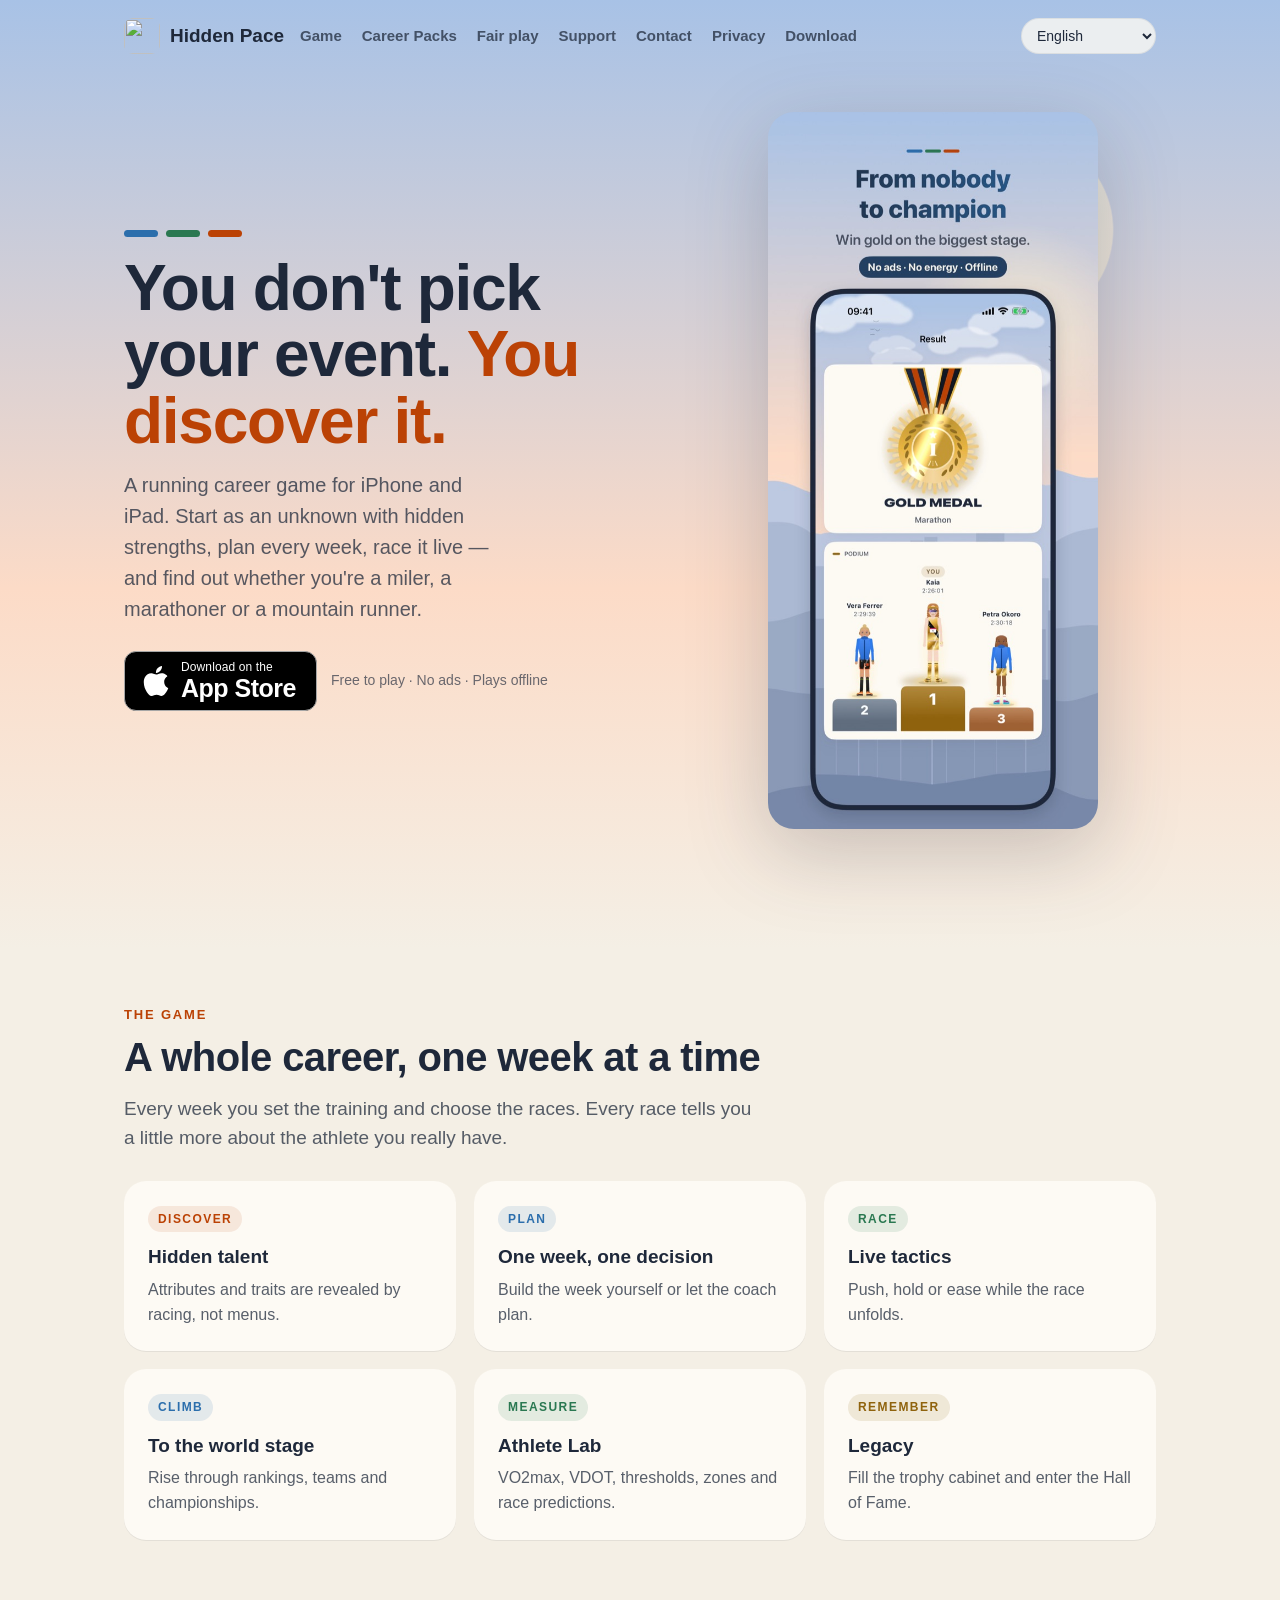
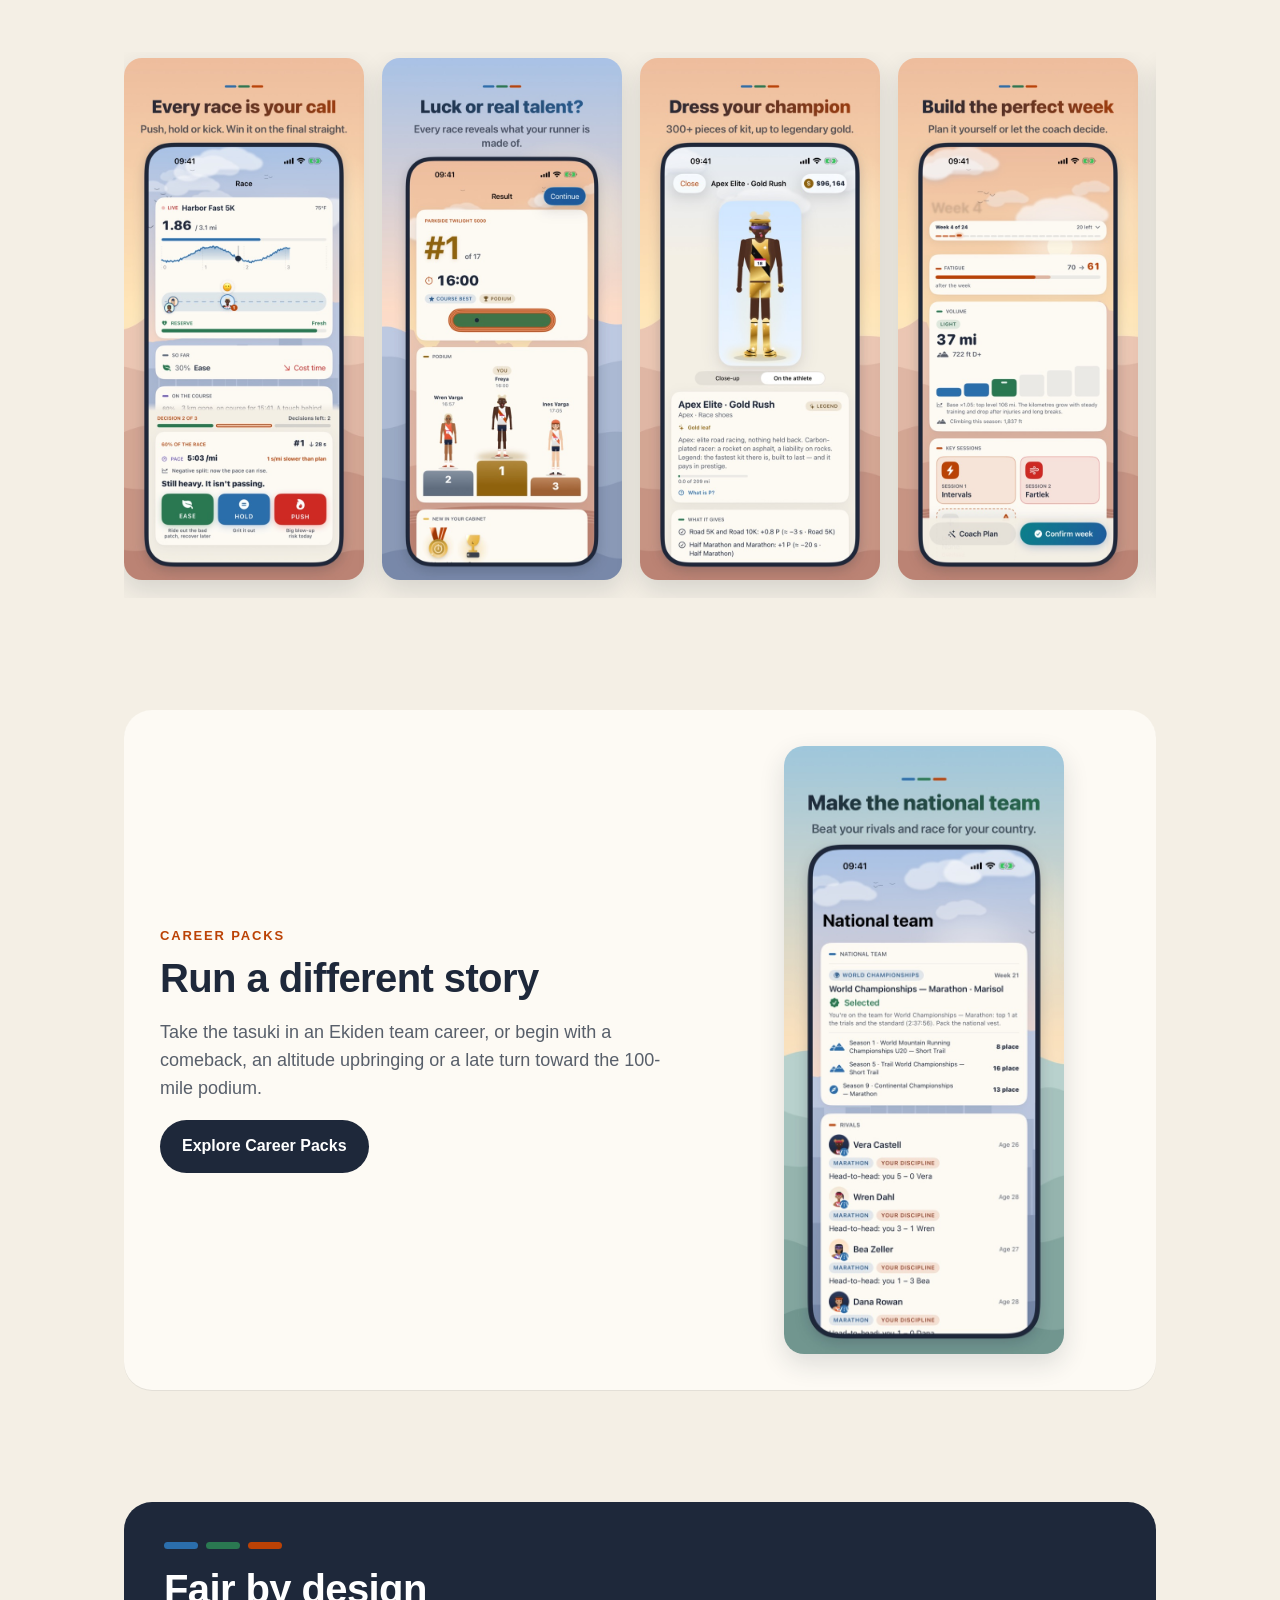
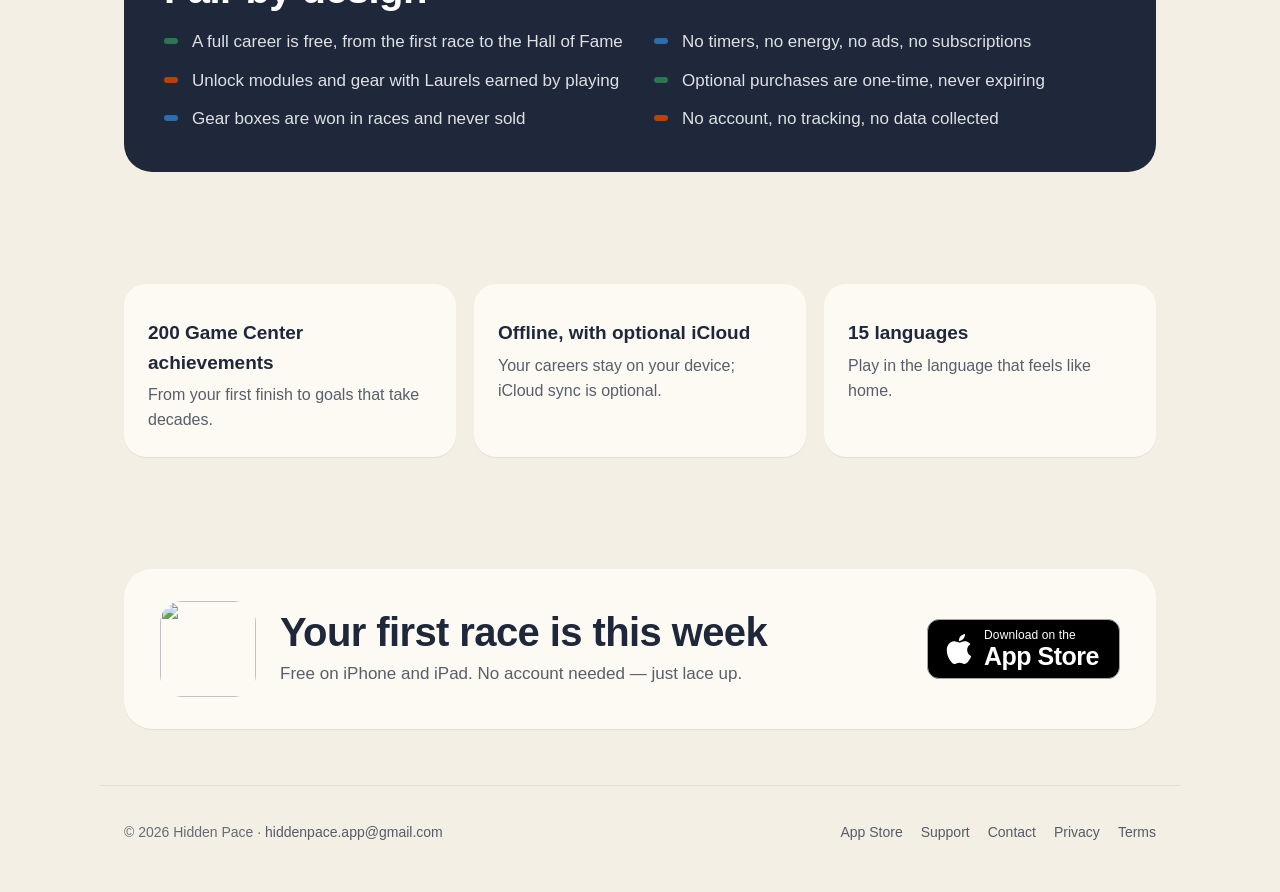
==== commit 0f3d3927: "Add files via upload" ====
--- a/index.html
+++ b/index.html
@@ -39,6 +39,7 @@
       <a class="brand" href="./"><img src="icon.png" alt=""><span>Hidden Pace</span></a>
       <ul class="nav-links">
         <li><a href="#features" data-i18n="navGame">Game</a></li>
+        <li><a href="career-packs.html" data-i18n="navPacks">Career Packs</a></li>
         <li><a href="#fair" data-i18n="navFair">Fair play</a></li>
         <li><a href="support.html" data-i18n="navSupport">Support</a></li>
         <li><a href="contact.html" data-i18n="navContact">Contact</a></li>
@@ -92,6 +93,13 @@
       </div>
     </section>
 
+    <section data-i18n-html="packsTeaser">
+      <div class="pack-feature">
+        <div><div class="eyebrow">Career Packs</div><h2>Run a different story</h2><p>Take the tasuki in an Ekiden team career, or begin with a comeback, an altitude upbringing or a late turn toward the 100-mile podium.</p><a class="button" href="career-packs.html">Explore Career Packs</a></div>
+        <img src="images/ja/06-team.jpg" width="600" height="1304" loading="lazy" alt="Ekiden team career in Hidden Pace">
+      </div>
+    </section>
+
     <section id="fair">
       <div class="fair">
         <div class="stripe" aria-hidden="true"><span></span><span></span><span></span></div>
--- a/styles.css
+++ b/styles.css
@@ -104,6 +104,14 @@
 .download h2 { margin: 0 0 6px; }
 .download p { margin: 0; color: var(--ink-2); }
 .download > div { flex: 1 1 260px; }
+.pack-feature { display: grid; grid-template-columns: 1.15fr 0.85fr; align-items: center; gap: 36px; background: var(--card); border-radius: 28px; padding: 36px; box-shadow: 0 1px 0 var(--hairline); }
+.pack-feature p { color: var(--ink-2); font-size: 18px; max-width: 52ch; }
+.pack-feature img { width: min(280px, 100%); margin: 0 auto; border-radius: 20px; box-shadow: 0 10px 26px rgba(30, 40, 58, 0.14); }
+.pack-list { display: grid; gap: 22px; }
+.pack-list article { background: var(--card); border-radius: var(--radius); padding: 28px; }
+.pack-list article.featured { border: 2px solid rgba(187, 66, 5, 0.28); }
+.pack-list h2 { font-size: 28px; }
+.pack-list ul { padding-left: 22px; color: var(--ink-2); }
 
 /* Sections */
 section { max-width: var(--max); margin: 0 auto; padding: 56px 24px; }
@@ -162,6 +170,7 @@
   .hero-inner { grid-template-columns: 1fr; text-align: left; }
   .grid { grid-template-columns: 1fr 1fr; }
   .fair ul { grid-template-columns: 1fr; }
+  .pack-feature { grid-template-columns: 1fr; }
 }
 @media (max-width: 560px) {
   body { font-size: 16px; }
